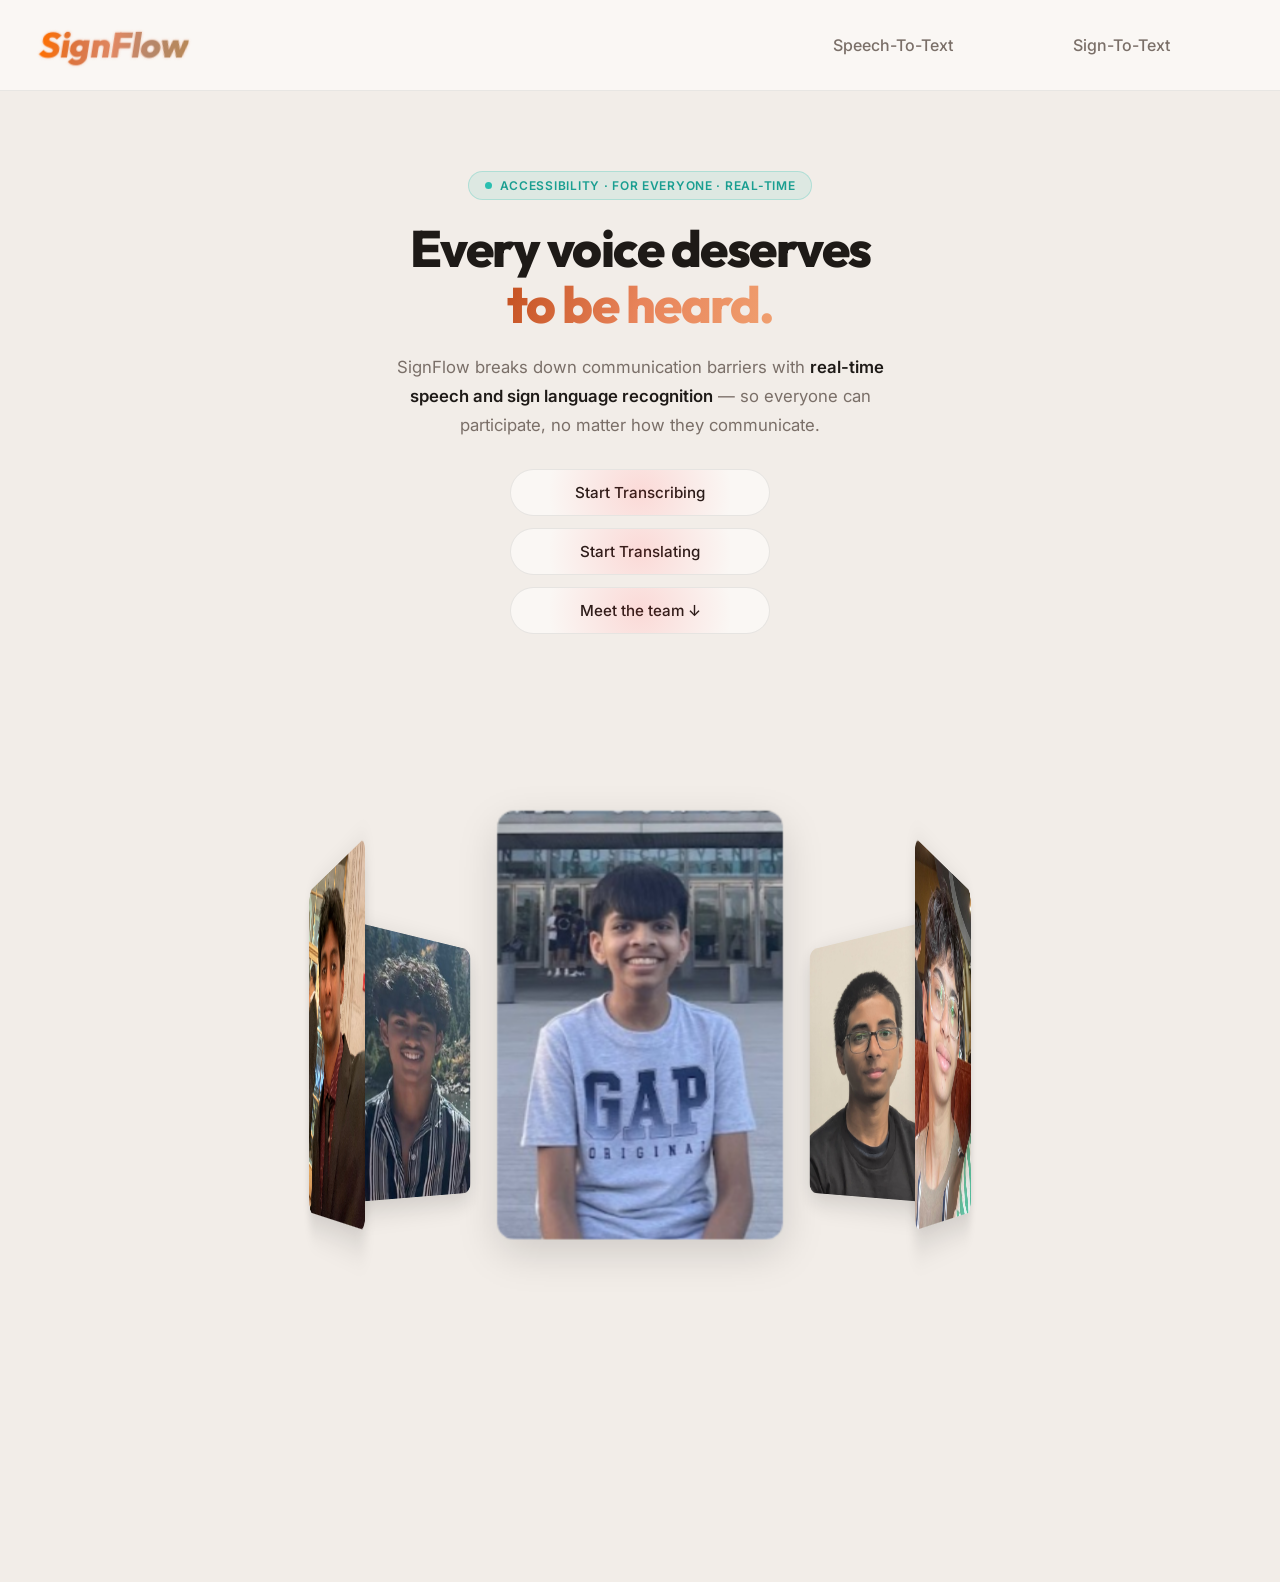
==== HTML/index.html @ df2e01a7 "Update - Added everyone's image and bio - Made Sign to Text work(currently not doing so great but it" ====
<!DOCTYPE html>
<html lang="en">
<head>
    <link href="https://fonts.googleapis.com/css2?family=Outfit:wght@400;600;700;800&family=Inter:wght@400;500;600&family=JetBrains+Mono:wght@400;500&display=swap" rel="stylesheet">
    <meta charset="UTF-8">
    <meta name="viewport" content="width=device-width, initial-scale=1.0">
    <title>SignFlow</title>
    <link rel="stylesheet" href="/CSS/styles-home.css">
    <script src="/JS/index.js" defer></script>
</head>
<body>
    <header>
        <h1>
            <a href="/HTML/index.html" style="text-decoration: none;">SignFlow</a>
        </h1>
        <div class="navbar_toggle" id="mobile-menu">
            <span class="bar"></span>
            <span class="bar"></span>
            <span class="bar"></span>
        </div>
        <ul class="navbar_menu">
            <li class="navbar_item">
                <a href="/HTML/SpeechToText.html" style="text-decoration: none;" class="navbar_links">
                    Speech-To-Text
                </a>
            </li>
            <li class="navbar_item">
                <a href="/HTML/SignToText.html" style="text-decoration: none;" class="navbar_links">
                    Sign-To-Text
                </a>
            </li>
        </ul>
    </header>

    <section class="section">
        <div class="badge">
            <span class="badge-dot"></span>
            Accessibility · For Everyone · Real-time
        </div>
        <h2 class="h2">
            Every voice deserves<br>
            <span class="gradient">to be heard.</span>
        </h2>
        <p class="sub">
            SignFlow breaks down communication barriers with 
            <strong>real-time speech and sign language recognition</strong> 
            — so everyone can participate, no matter how they communicate.
        </p>
        <div class="btns">
            <a href="/HTML/SpeechToText.html" class="button-neon">Start Transcribing</a>
            <a href="/HTML/SignToText.html" class="button-neon">Start Translating</a>
            <a href="#team" class="button-neon">Meet the team ↓</a>
        </div>
    </section>
    <div id="team"></div>

    <div class="banner">
        <div class="slider" style="--quantity: 6">
          <div class="item" style="--position: 1" data-title="Aadhav Meganathan" data-desc="Hey, I'm Aadhav Meganathan, and I am a sophomore in high school. I enjoy building clean, scalable computer science solutions as a student developer, from websites and games to efficient, well-structured systems. Studying computer science and solving real world challenges are two things that interest me. I'm always looking for new ways to improve my skills and turn ideas into workable, practical solutions."><img src="/images/Aadhav.jpg" alt=""></div>
          <div class="item" style="--position: 2" data-title="Aryan Vaidya" data-desc="My name is Aryan Vaidya, and I am a current 10th grade student at Rock Ridge High School and the Academies of Loudoun. Over the past couple years, I have developed a strong passion for robotics, 3D CAD modeling, and autonomous systems, and I enjoy designing and developing innovative solutions to real-world problems. Outside of academics, I like to have fun by playing volleyball, going for a swim, playing basketball with my friends, and playing the clarinet."><img src="/images/Aryan.jpeg" alt=""></div>
          <div class="item" style="--position: 3" data-title="Revanth Kathuroju" data-desc="Hey, I'm Revanth Kathuroju! I'm a dedicated and passionate coder who is all about AI and Machine Learning. Just something about the intricate details of model structures excites me, and that drive pushes me to create projects of the future."><img src="/images/Revanth.jpeg" alt=""></div>
          <div class="item" style="--position: 4" data-title="Rohan Vaidya" data-desc="Hi! My name is Rohan Vaidya, a sophomore in high school, and I was one of the coders for the development of this software/web app as well as a brainstormer for our idea. My main contributions included debugging, being able to access device webcam & mic feeds, and brainstorming with my peers on this idea. This includes color schemes, layout of the site, etc."><img src="/images/Rohan.jpg" alt=""></div>
          <div class="item" style="--position: 5" data-title="Shashank Kesineni" data-desc="Hi, I'm Shashank Kesineni, and I am a sophomore in high school. I'm a student developer with a strong interest in using modern technologies to produce innovative, useful applications. To solve significant problems and improve user experiences, I like to leverage software development and artificial intelligence (AI) skills. Through projects like these, I hope to keep honing my skills and providing important solutions."><img src="/images/Shashank.jpg" alt=""></div>
          <div class="item" style="--position: 6" data-title="Vivaan Davuluri" data-desc="My name is Vivaan Davuluri, a sophomore at Rock Ridge High School in Ashburn, Virginia, with a focused interest in machine learning, game development in Unity and Unreal Engine 5, and 3D animation in Blender. Outside of these pursuits, I am employed at Bricks and Minifigs, operate an independent LEGO resale business on Whatnot and eBay, and compete in the AAU basketball league."><img src="/images/Vivaan.jpeg" alt=""></div>
        </div>
        <button class="resume-btn" id="resume-btn">▶ Resume</button>
        <div class="card-info" id="card-info">
            <h2 class="card-title" id="card-title"></h2>
            <p class="card-desc" id="card-desc"></p>
        </div>
    </div>
</body>
</html>
---- CSS/styles-home.css ----
@import url('https://fonts.googleapis.com/css2?family=Outfit:wght@400;600;700;800&family=Inter:wght@400;500;600&family=JetBrains+Mono:wght@400;500&display=swap');

html {
  scroll-behavior: smooth;
}

::selection {
  background: #E8845A;
  color: #FAF7F4;
}

h1 {
  margin: 0;
  padding: 0;
  margin-left: 40px;
  font-size: 2.2rem;
  font-weight: 800;
  font-style: normal;
  font-family: 'Outfit', sans-serif;
  letter-spacing: -0.5px;
  z-index: 999;

  background: linear-gradient(90deg, #ff6f00, #db7542, #e08862, #b6876a, #b88858);
  filter: drop-shadow(0 0 1.5px rgba(232, 132, 90, 0.4));
  background-clip: text;
  -webkit-background-clip: text;
  -webkit-text-fill-color: transparent;
  color: transparent;

  opacity: 0;
  transform: translateX(200px);
  animation: springIn 0.9s ease forwards;
  display: inline-block;
}

@keyframes springIn {
  0%   { opacity: 0; transform: translateX(200px) skewX(-15deg); }
  70%  { opacity: 1; transform: translateX(-20px) skewX(5deg); }
  100% { opacity: 1; transform: translateX(0) skewX(-9deg); }
}

body {
  background: #F2EDE8;
  overflow-x: hidden;
  margin: 0;
  padding: 0;
  animation: fadeIn 0.5s ease forwards;
  font-family: 'Inter', sans-serif;
}

@keyframes fadeIn {
  from { opacity: 0; }
  to   { opacity: 1; }
}

header {
  overflow: hidden;
  background: #FAF7F4;
  height: 90px;
  display: flex;
  align-items: center;
  justify-content: space-between;
  padding: 0 50px 0 0;
  border-bottom: 1px solid rgba(0,0,0,0.07);
}

.navbar_menu {
  display: flex;
  align-items: center;
  list-style: none;
  text-align: center;
  margin: 0;
  padding: 0;
}

.navbar_item {
  height: 80px;
}

.navbar_links {
  color: #7A6F68;
  display: flex;
  align-items: center;
  justify-content: center;
  padding: 0 60px;
  height: 100%;
  font-size: 1rem;
  font-family: 'Inter', sans-serif;
  font-weight: 500;
  position: relative;
}

.navbar_links::after {
  content: '';
  position: absolute;
  bottom: 20px;
  left: 11.5%;
  right: 10%;
  transform: scaleX(0);
  transform-origin: center;

  height: 2px;
  background: #E8845A;
  transition: transform 0.3s ease;
}

.navbar_links:hover::after {
  transform: scaleX(1);
}

.navbar_links:hover {
  color: #C45020;
  transition: all 0.3s ease;
}

.bar {
  display: block;
  width: 25px;
  height: 3px;
  margin: 5px auto;
  background: #7A6F68;
  transition: all 0.3s ease;
}

.navbar_toggle {
  display: none;
  cursor: pointer;
}

.section {
  max-width: 680px;
  margin: 0 auto;
  padding: 5rem 2rem 3rem;
  text-align: center;
  display: flex;
  flex-direction: column;
  align-items: center;
  gap: 1.25rem;
}

.badge {
  display: inline-flex;
  align-items: center;
  gap: 8px;
  background: rgba(42, 191, 176, 0.1);
  border: 1px solid rgba(42, 191, 176, 0.25);
  border-radius: 20px;
  padding: 6px 16px;
  font-size: 12px;
  color: #1A9E91;
  font-weight: 600;
  letter-spacing: 0.06em;
  text-transform: uppercase;
  font-family: 'Inter', sans-serif;
}

.badge-dot {
  width: 7px;
  height: 7px;
  border-radius: 50%;
  background: #2ABFB0;
  flex-shrink: 0;
}

.h2 {
  font-family: 'Outfit', sans-serif;
  font-weight: 800;
  font-size: 3.2rem;
  line-height: 1.1;
  letter-spacing: -1.5px;
  color: #1E1A17;
  margin: 0;
  background: none;
  -webkit-text-fill-color: #1E1A17;
  opacity: 1;
  transform: none;
  animation: none;
}

.h2::after {
  display: none;
}

.gradient {
  background: linear-gradient(110deg, #C45020, #E8845A, #F0A070);
  -webkit-background-clip: text;
  -webkit-text-fill-color: transparent;
  background-clip: text;
}

.sub {
  font-family: 'Inter', sans-serif;
  font-size: 1.05rem;
  color: #7A6F68;
  line-height: 1.75;
  margin: 0;
  max-width: 520px;
}

.sub strong {
  color: #1E1A17;
  font-weight: 600;
}

.btns {
  display: flex;
  flex-direction: column;
  align-items: center;
  gap: 12px;
  width: 100%;
  margin-top: 0.5rem;
}

.btns .button-neon {
  all: unset;
  width: 260px;
  padding: 13px 28px;
  background: #FAF7F4;
  color: #1E1A17;
  border-radius: 100px;
  position: relative;
  cursor: pointer;
  font-family: 'Inter', sans-serif;
  font-size: 0.95rem;
  font-weight: 500;
  display: flex;
  justify-content: center;
  align-items: center;
  z-index: 1;
  overflow: hidden;
  transition: transform 0.2s ease, box-shadow 0.2s ease;
  border: 1px solid rgba(0,0,0,0.08);
  text-decoration: none;
  box-sizing: border-box;
}

.btns .button-neon > span { z-index: 2; }

@property --hue {
  syntax: "<number>";
  initial-value: 0;
  inherits: false;
}

.btns .button-neon::before {
  content: '';
  position: absolute;
  inset: 0;
  border-radius: inherit;
  z-index: 0;
  animation: pulseGlow var(--pulse-speed, 2.5s) ease-in-out infinite;
  background: radial-gradient(
    circle at 50% 50%,
    hsl(var(--hue) 100% 60% / 0.15),
    transparent 70%
  );
}

.btns .button-neon::after {
  content: '';
  position: absolute;
  top: 0;
  left: -120%;
  width: 60%;
  height: 100%;
  background: linear-gradient(
    120deg,
    transparent,
    hsl(var(--hue) 100% 80% / 0.3),
    transparent
  );
  transform: skewX(-25deg);
  z-index: 1;
}

.btns .button-neon:hover::after { animation: slideShine 0.8s forwards; }

.btns .button-neon:hover {
  transform: scale(1.04);
  box-shadow: 0 0 25px hsl(var(--hue) 100% 60% / 0.35);
}

.banner {
  width: 100%;
  height: 100vh;
  text-align: center;
  position: relative;
  z-index: 1100;
  perspective: 1000px;
}

.banner .slider {
  position: absolute;
  width: 200px;
  height: 250px;
  top: 25%;
  left: 50%;
  margin-left: -100px;
  transform-style: preserve-3d;
  animation: autoRun 20s linear infinite;
  will-change: transform;
  cursor: pointer;
}

.banner .slider.snapping {
  transition: transform 0.8s cubic-bezier(0.23, 1, 0.32, 1);
}

@keyframes autoRun {
  from { transform: rotateX(9deg) rotateY(0deg); }
  to   { transform: rotateX(9deg) rotateY(360deg); }
}

.banner .slider .item {
  position: absolute;
  width: 200px;
  height: 250px;
  top: 0;
  left: 0;
  transform-origin: center;
  transform:
    rotateY(calc((var(--position) - 1) * 60deg))
    translateZ(300px);
}

.banner .slider .item img {
  width: 100%;
  height: 120%;
  object-fit: cover;
  border-radius: 12px;
  box-shadow: 0 10px 30px rgba(0, 0, 0, 0.15);
}

.resume-btn {
  position: absolute;
  bottom: 20.5%;
  left: 50%;
  transform: translateX(-50%);
  background: transparent;
  border: 1px solid #E8845A;
  color: #C45020;
  padding: 10px 24px;
  font-size: 1rem;
  font-family: 'Inter', sans-serif;
  cursor: pointer;
  border-radius: 4px;
  opacity: 0;
  transition: opacity 0.3s ease;
  z-index: 10;
  white-space: nowrap;
}

.resume-btn.visible { opacity: 1; }
.resume-btn:hover {
  background: #E8845A;
  color: #FAF7F4;
  transition: all 0.3s ease;
}

.card-info {
  max-height: 150px;
  position: absolute;
  top: 82%;
  left: 50%;
  transform: translateX(-50%);
  text-align: center;
  opacity: 0;
  transition: opacity 0.4s ease;
  z-index: 10;
  width: 580px;
  max-width: 90vw;
  padding-bottom: 80px;
}

.card-info.visible { opacity: 1; }

.card-title {
  color: #C45020;
  font-size: 1.2rem;
  margin: 0 0 6px;
  font-family: 'Outfit', sans-serif;
  font-weight: 700;
  background: none;
  -webkit-text-fill-color: #C45020;
  opacity: 1;
  transform: none;
  animation: none;
}

.card-title::after { display: none; }

.card-desc {
  color: #7A6F68;
  font-size: 0.9rem;
  margin: 0;
  font-family: 'Inter', sans-serif;
  font-weight: 400;
  line-height: 1.5;
}

h2 {
  font-family: 'Outfit', sans-serif;
  font-size: 2rem;
  font-weight: 700;
  letter-spacing: -0.3px;
  margin: 20px 0;
  position: relative;
  display: inline-block;

  background: linear-gradient(90deg, #C45020, #E8845A, #2ABFB0, #1A9E91);
  background-size: 200% 100%;
  background-clip: text;
  -webkit-background-clip: text;
  -webkit-text-fill-color: transparent;

  opacity: 0;
  transform: translateY(8px);
  animation: fadeIn 0.6s ease forwards, gradientShift 6s ease-in-out infinite;
}

h2::after {
  content: '';
  position: absolute;
  left: 0;
  bottom: -6px;
  width: 100%;
  height: 2px;
  background: linear-gradient(90deg, transparent, rgba(196,80,32,0.3), transparent);
  border-radius: 2px;
  filter: blur(0.5px);
}

@keyframes gradientShift {
  0%   { background-position: 0% 50%; }
  50%  { background-position: 100% 50%; }
  100% { background-position: 0% 50%; }
}

@keyframes fadeIn {
  to { opacity: 1; transform: translateY(0); }
}

@keyframes pulseGlow {
  0%   { transform: scale(0.95); opacity: 0.4; filter: blur(5px); }
  50%  { transform: scale(1.1);  opacity: 0.9; filter: blur(9px); }
  100% { transform: scale(0.95); opacity: 0.4; filter: blur(5px); }
}

@keyframes slideShine {
  from { left: -120%; }
  to   { left: 130%; }
}

@media (max-width: 768px) {
  .navbar_toggle { display: block; }

  .navbar_menu {
    display: grid;
    grid-template-columns: auto;
    margin: 0;
    width: 100%;
    position: absolute;
    top: -1000px;
    opacity: 0;
    transition: all 0.5s ease;
    height: 75vh;
    z-index: -1;
  }

  .navbar_menu.active {
    background: #F2EDE8;
    top: 90px;
    opacity: 1;
    transition: all 0.5s ease;
    z-index: 1200;
    height: 32vh;
    font-size: 1.2rem;
  }

  .navbar_item {
    height: auto;
    width: 100%;
    text-align: center;
    padding: 10px 0;
  }

  .navbar_toggle .bar {
    width: 25px;
    height: 3px;
    margin: 5px auto;
    transition: all 0.3s ease-in-out;
    background: #1E1A17;
  }

  .navbar_toggle.active .bar:nth-child(1) { transform: translateY(8px) rotate(45deg); }
  .navbar_toggle.active .bar:nth-child(2) { opacity: 0; }
  .navbar_toggle.active .bar:nth-child(3) { transform: translateY(-8px) rotate(-45deg); }

  .navbar_links {
    text-align: center;
    padding: 2rem;
    width: 75%;
    left: 5%;
    display: table;
  }

  #mobile-menu {
    position: absolute;
    top: 2%;
    right: 5%;
    transform: translate(5%, 20%);
  }

  .navbar_links::after {
    left: 12px;
  }

  .navbar_links:hover::after { width: 90%; }

  .section {
    padding: 3rem 1.5rem 2rem;
  }

  .h2 {
    font-size: 2.2rem;
    letter-spacing: -0.8px;
  }

  .btns .button-neon {
    width: 100%;
    max-width: 320px;
  }

  .banner .slider .item {
    position: absolute;
    width: 200px;
    height: 250px;
    top: 0;
    left: 0;
    transform-origin: center;
    transform:
      rotateY(calc((var(--position) - 1) * 60deg))
      translateZ(220px);
  }
}
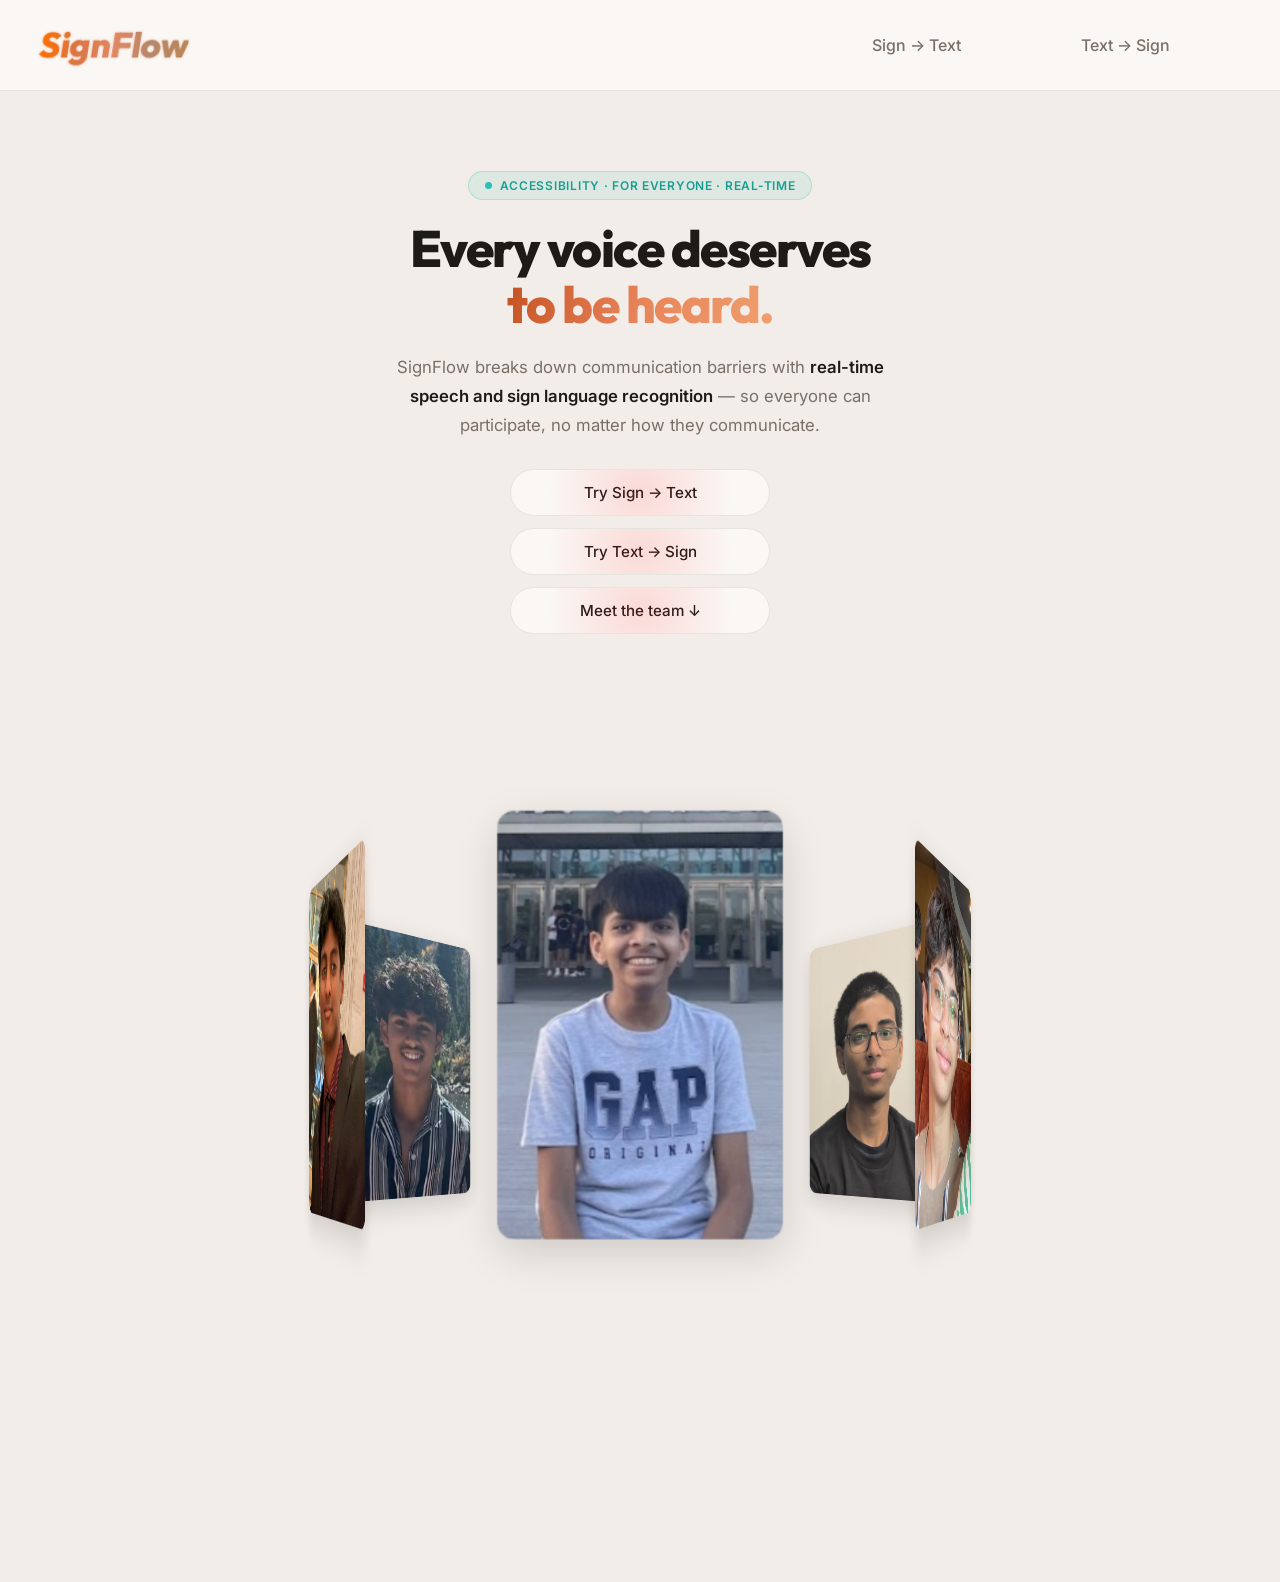
==== commit dee59136: "Push-Viv" ====
--- a/HTML/index.html
+++ b/HTML/index.html
@@ -20,13 +20,13 @@
         </div>
         <ul class="navbar_menu">
             <li class="navbar_item">
-                <a href="/HTML/SpeechToText.html" style="text-decoration: none;" class="navbar_links">
-                    Speech-To-Text
+                <a href="/HTML/SignToText.html" style="text-decoration: none;" class="navbar_links">
+                    Sign → Text
                 </a>
             </li>
             <li class="navbar_item">
-                <a href="/HTML/SignToText.html" style="text-decoration: none;" class="navbar_links">
-                    Sign-To-Text
+                <a href="/HTML/TextToSign.html" style="text-decoration: none;" class="navbar_links">
+                    Text → Sign
                 </a>
             </li>
         </ul>
@@ -47,8 +47,8 @@
             — so everyone can participate, no matter how they communicate.
         </p>
         <div class="btns">
-            <a href="/HTML/SpeechToText.html" class="button-neon">Start Transcribing</a>
-            <a href="/HTML/SignToText.html" class="button-neon">Start Translating</a>
+            <a href="/HTML/SignToText.html" class="button-neon">Try Sign → Text</a>
+            <a href="/HTML/TextToSign.html" class="button-neon">Try Text → Sign</a>
             <a href="#team" class="button-neon">Meet the team ↓</a>
         </div>
     </section>
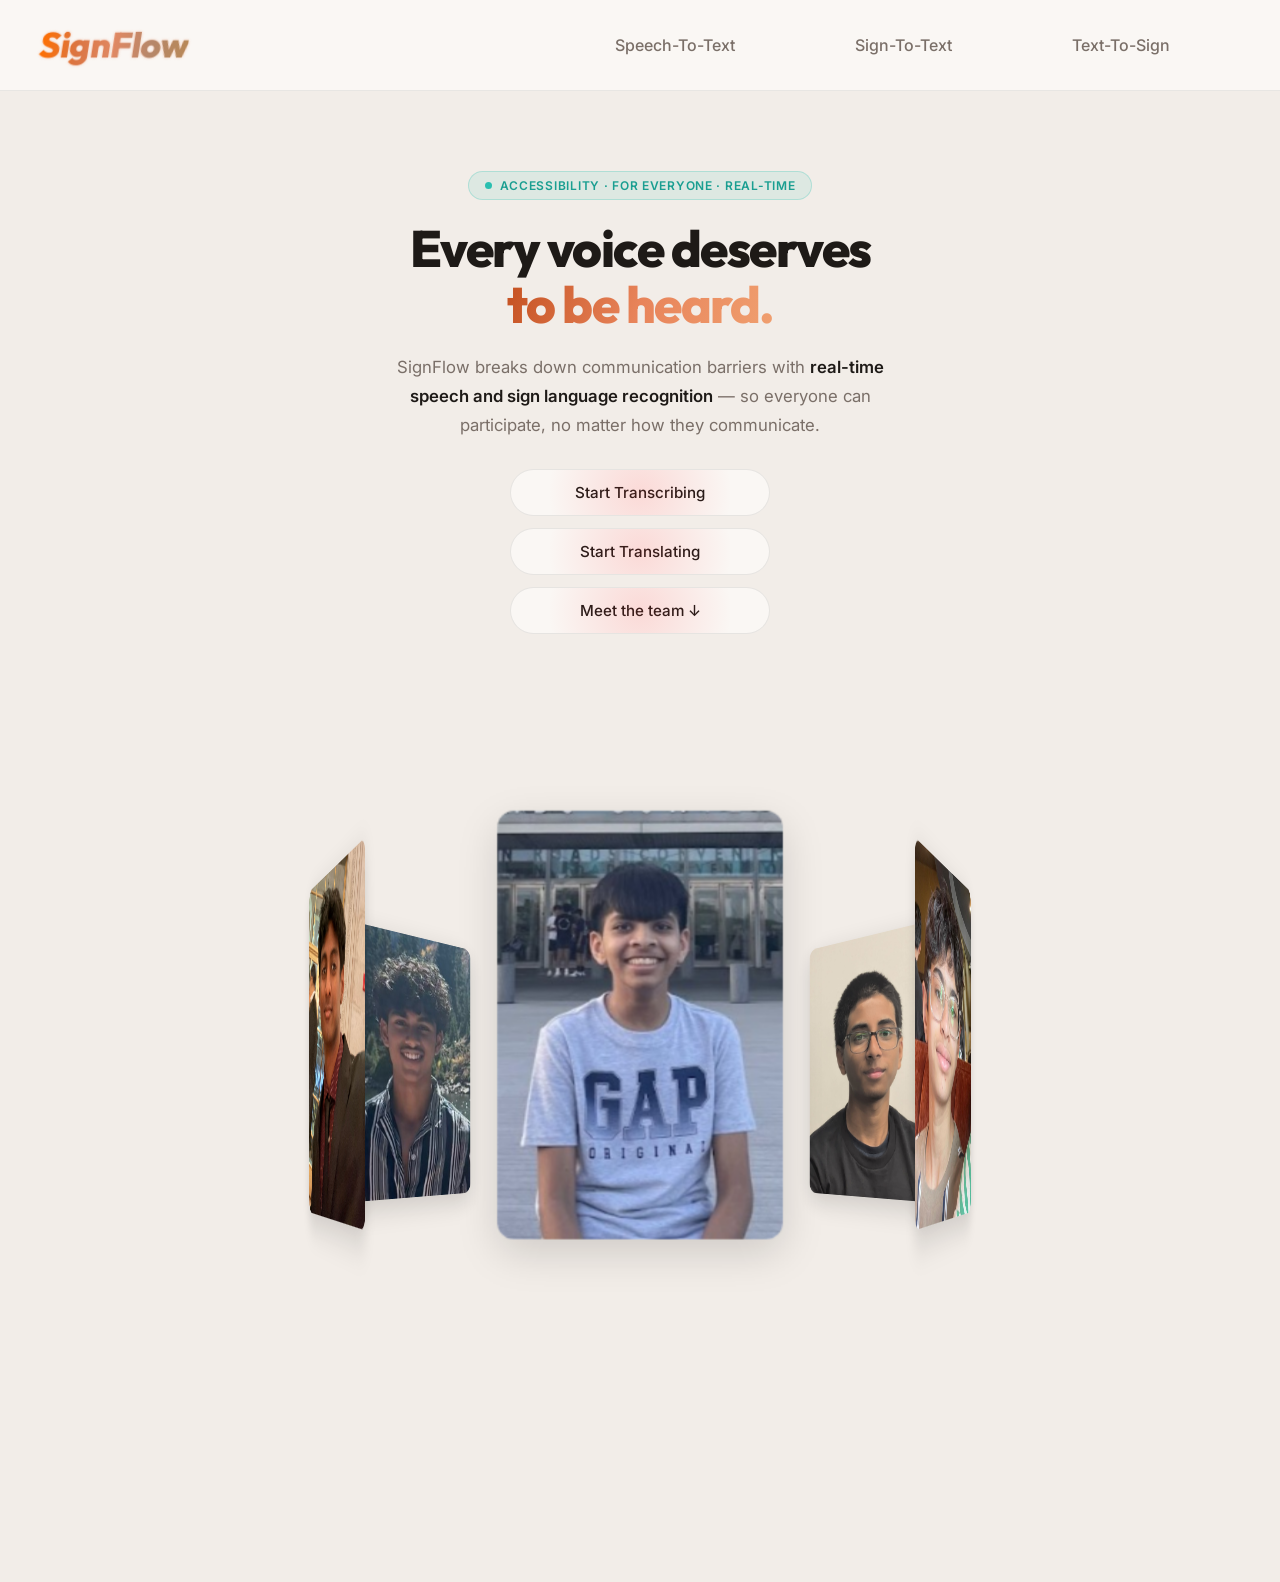
==== commit e94f5a19: "Fully Working Website/Product We need to still implement the hands.glb which is the hand model to th" ====
--- a/HTML/index.html
+++ b/HTML/index.html
@@ -20,14 +20,17 @@
         </div>
         <ul class="navbar_menu">
             <li class="navbar_item">
-                <a href="/HTML/SignToText.html" style="text-decoration: none;" class="navbar_links">
-                    Sign → Text
+                <a href="/HTML/SpeechToText.html" style="text-decoration: none;" class="navbar_links">
+                    Speech-To-Text
                 </a>
             </li>
             <li class="navbar_item">
-                <a href="/HTML/TextToSign.html" style="text-decoration: none;" class="navbar_links">
-                    Text → Sign
+                <a href="/HTML/SignToText.html" style="text-decoration: none;" class="navbar_links">
+                    Sign-To-Text
                 </a>
+            </li>
+            <li class="navbar_item">
+                <a href="/HTML/TextToSign.html" style="text-decoration: none;" class="navbar_links">Text-To-Sign</a>
             </li>
         </ul>
     </header>
@@ -47,8 +50,8 @@
             — so everyone can participate, no matter how they communicate.
         </p>
         <div class="btns">
-            <a href="/HTML/SignToText.html" class="button-neon">Try Sign → Text</a>
-            <a href="/HTML/TextToSign.html" class="button-neon">Try Text → Sign</a>
+            <a href="/HTML/SpeechToText.html" class="button-neon">Start Transcribing</a>
+            <a href="/HTML/SignToText.html" class="button-neon">Start Translating</a>
             <a href="#team" class="button-neon">Meet the team ↓</a>
         </div>
     </section>
--- a/CSS/styles-home.css
+++ b/CSS/styles-home.css
@@ -473,7 +473,7 @@
     opacity: 1;
     transition: all 0.5s ease;
     z-index: 1200;
-    height: 32vh;
+    height: 35.65vh;
     font-size: 1.2rem;
   }
 
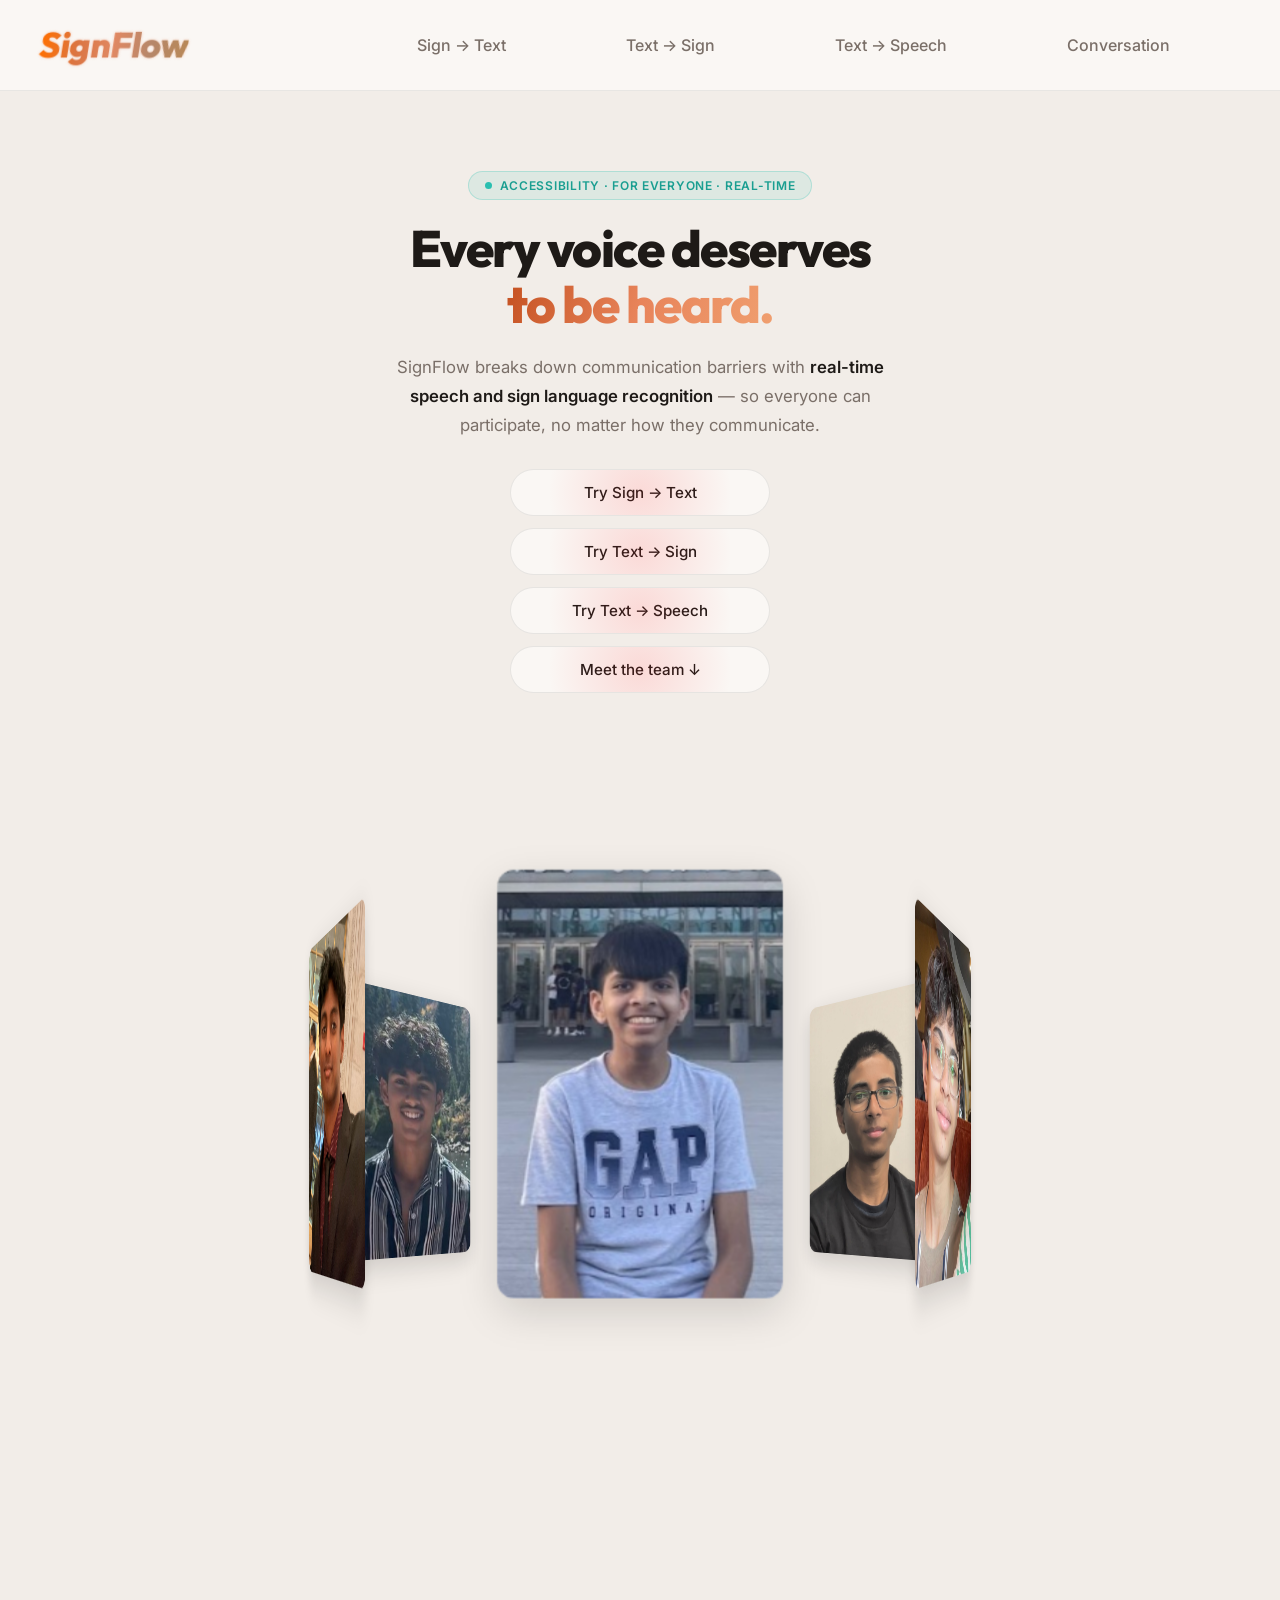
==== commit 5f728ac1: "Push with 3d model" ====
--- a/HTML/index.html
+++ b/HTML/index.html
@@ -20,17 +20,24 @@
         </div>
         <ul class="navbar_menu">
             <li class="navbar_item">
-                <a href="/HTML/SpeechToText.html" style="text-decoration: none;" class="navbar_links">
-                    Speech-To-Text
+                <a href="/HTML/SignToText.html" style="text-decoration: none;" class="navbar_links">
+                    Sign → Text
                 </a>
             </li>
             <li class="navbar_item">
-                <a href="/HTML/SignToText.html" style="text-decoration: none;" class="navbar_links">
-                    Sign-To-Text
+                <a href="/HTML/TextToSign.html" style="text-decoration: none;" class="navbar_links">
+                    Text → Sign
                 </a>
             </li>
             <li class="navbar_item">
-                <a href="/HTML/TextToSign.html" style="text-decoration: none;" class="navbar_links">Text-To-Sign</a>
+                <a href="/HTML/TextToSpeech.html" style="text-decoration: none;" class="navbar_links">
+                    Text → Speech
+                </a>
+            </li>
+            <li class="navbar_item">
+                <a href="/HTML/Conversation.html" style="text-decoration: none;" class="navbar_links">
+                    Conversation
+                </a>
             </li>
         </ul>
     </header>
@@ -50,8 +57,9 @@
             — so everyone can participate, no matter how they communicate.
         </p>
         <div class="btns">
-            <a href="/HTML/SpeechToText.html" class="button-neon">Start Transcribing</a>
-            <a href="/HTML/SignToText.html" class="button-neon">Start Translating</a>
+            <a href="/HTML/SignToText.html" class="button-neon">Try Sign → Text</a>
+            <a href="/HTML/TextToSign.html" class="button-neon">Try Text → Sign</a>
+            <a href="/HTML/TextToSpeech.html" class="button-neon">Try Text → Speech</a>
             <a href="#team" class="button-neon">Meet the team ↓</a>
         </div>
     </section>
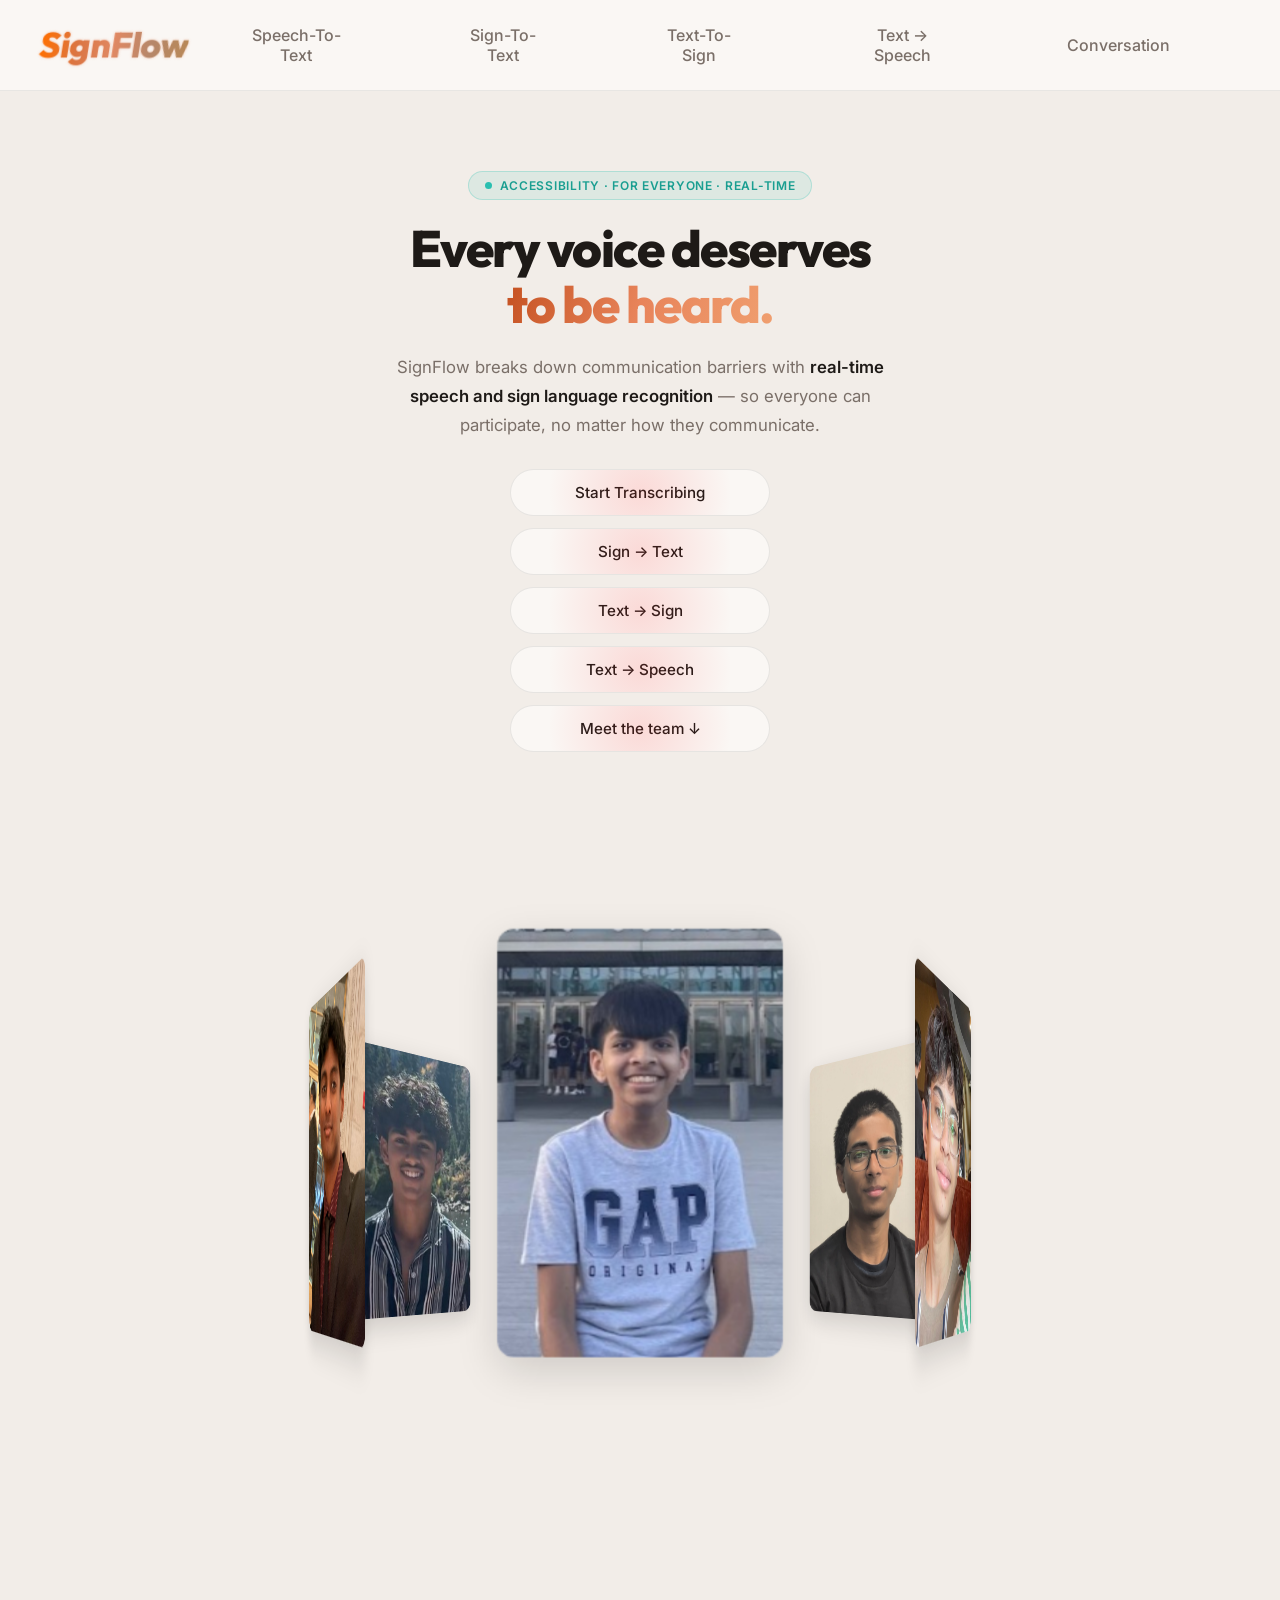
==== commit b0a3530a: "Merge branch 'main' into 3d-model-version" ====
--- a/HTML/index.html
+++ b/HTML/index.html
@@ -20,13 +20,18 @@
         </div>
         <ul class="navbar_menu">
             <li class="navbar_item">
+                <a href="/HTML/SpeechToText.html" style="text-decoration: none;" class="navbar_links">
+                    Speech-To-Text
+                </a>
+            </li>
+            <li class="navbar_item">
                 <a href="/HTML/SignToText.html" style="text-decoration: none;" class="navbar_links">
-                    Sign → Text
+                    Sign-To-Text
                 </a>
             </li>
             <li class="navbar_item">
                 <a href="/HTML/TextToSign.html" style="text-decoration: none;" class="navbar_links">
-                    Text → Sign
+                    Text-To-Sign
                 </a>
             </li>
             <li class="navbar_item">
@@ -57,9 +62,10 @@
             — so everyone can participate, no matter how they communicate.
         </p>
         <div class="btns">
-            <a href="/HTML/SignToText.html" class="button-neon">Try Sign → Text</a>
-            <a href="/HTML/TextToSign.html" class="button-neon">Try Text → Sign</a>
-            <a href="/HTML/TextToSpeech.html" class="button-neon">Try Text → Speech</a>
+            <a href="/HTML/SpeechToText.html" class="button-neon">Start Transcribing</a>
+            <a href="/HTML/SignToText.html" class="button-neon">Sign → Text</a>
+            <a href="/HTML/TextToSign.html" class="button-neon">Text → Sign</a>
+            <a href="/HTML/TextToSpeech.html" class="button-neon">Text → Speech</a>
             <a href="#team" class="button-neon">Meet the team ↓</a>
         </div>
     </section>
@@ -67,7 +73,7 @@
 
     <div class="banner">
         <div class="slider" style="--quantity: 6">
-          <div class="item" style="--position: 1" data-title="Aadhav Meganathan" data-desc="Hey, I'm Aadhav Meganathan, and I am a sophomore in high school. I enjoy building clean, scalable computer science solutions as a student developer, from websites and games to efficient, well-structured systems. Studying computer science and solving real world challenges are two things that interest me. I'm always looking for new ways to improve my skills and turn ideas into workable, practical solutions."><img src="/images/Aadhav.jpg" alt=""></div>
+          <div class="item" style="--position: 1" data-title="Aadhav Meganathan" data-desc="Hey, I'm Aadhav Meganathan, and I am a sophomore in high school. I enjoy building clean, scalable computer science solutions as a student developer, from websites and games to efficient, well-structured systems. Studying computer science and solving real world challenges are two things that interest me. I'm always looking for new ways to improve my skills and turn ideas into workable, practical solutions."><img src="/images/Aadhav.jpg" alt=""></div>
           <div class="item" style="--position: 2" data-title="Aryan Vaidya" data-desc="My name is Aryan Vaidya, and I am a current 10th grade student at Rock Ridge High School and the Academies of Loudoun. Over the past couple years, I have developed a strong passion for robotics, 3D CAD modeling, and autonomous systems, and I enjoy designing and developing innovative solutions to real-world problems. Outside of academics, I like to have fun by playing volleyball, going for a swim, playing basketball with my friends, and playing the clarinet."><img src="/images/Aryan.jpeg" alt=""></div>
           <div class="item" style="--position: 3" data-title="Revanth Kathuroju" data-desc="Hey, I'm Revanth Kathuroju! I'm a dedicated and passionate coder who is all about AI and Machine Learning. Just something about the intricate details of model structures excites me, and that drive pushes me to create projects of the future."><img src="/images/Revanth.jpeg" alt=""></div>
           <div class="item" style="--position: 4" data-title="Rohan Vaidya" data-desc="Hi! My name is Rohan Vaidya, a sophomore in high school, and I was one of the coders for the development of this software/web app as well as a brainstormer for our idea. My main contributions included debugging, being able to access device webcam & mic feeds, and brainstorming with my peers on this idea. This includes color schemes, layout of the site, etc."><img src="/images/Rohan.jpg" alt=""></div>
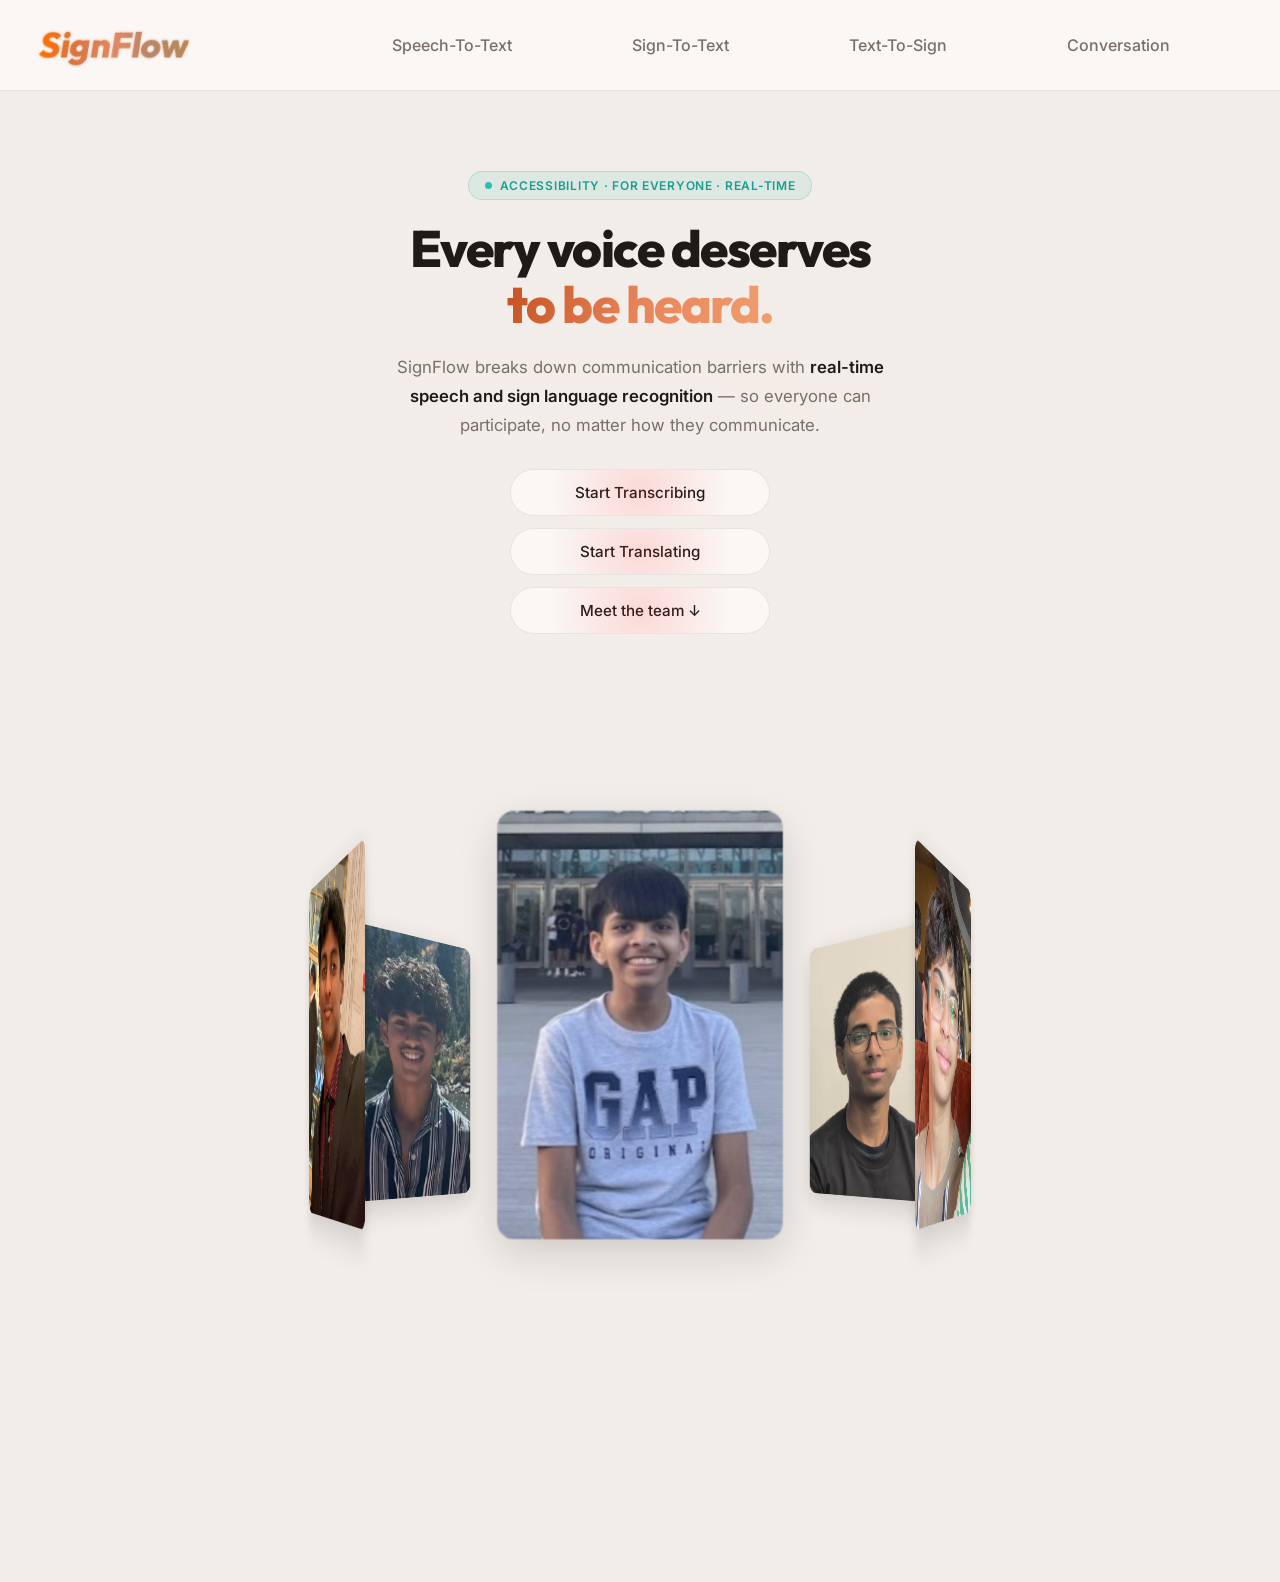
==== commit bcdd7f3e: "Final FIx and Setup" ====
--- a/HTML/index.html
+++ b/HTML/index.html
@@ -20,29 +20,16 @@
         </div>
         <ul class="navbar_menu">
             <li class="navbar_item">
-                <a href="/HTML/SpeechToText.html" style="text-decoration: none;" class="navbar_links">
-                    Speech-To-Text
-                </a>
+                <a href="/HTML/SpeechToText.html" style="text-decoration: none;" class="navbar_links">Speech-To-Text</a>
             </li>
             <li class="navbar_item">
-                <a href="/HTML/SignToText.html" style="text-decoration: none;" class="navbar_links">
-                    Sign-To-Text
-                </a>
+                <a href="/HTML/SignToText.html" style="text-decoration: none;" class="navbar_links">Sign-To-Text</a>
             </li>
             <li class="navbar_item">
-                <a href="/HTML/TextToSign.html" style="text-decoration: none;" class="navbar_links">
-                    Text-To-Sign
-                </a>
+                <a href="/HTML/TextToSign.html" style="text-decoration: none;" class="navbar_links">Text-To-Sign</a>
             </li>
             <li class="navbar_item">
-                <a href="/HTML/TextToSpeech.html" style="text-decoration: none;" class="navbar_links">
-                    Text → Speech
-                </a>
-            </li>
-            <li class="navbar_item">
-                <a href="/HTML/Conversation.html" style="text-decoration: none;" class="navbar_links">
-                    Conversation
-                </a>
+                <a href="/HTML/Conversation.html" style="text-decoration: none;" class="navbar_links">Conversation</a>
             </li>
         </ul>
     </header>
@@ -63,9 +50,7 @@
         </p>
         <div class="btns">
             <a href="/HTML/SpeechToText.html" class="button-neon">Start Transcribing</a>
-            <a href="/HTML/SignToText.html" class="button-neon">Sign → Text</a>
-            <a href="/HTML/TextToSign.html" class="button-neon">Text → Sign</a>
-            <a href="/HTML/TextToSpeech.html" class="button-neon">Text → Speech</a>
+            <a href="/HTML/SignToText.html" class="button-neon">Start Translating</a>
             <a href="#team" class="button-neon">Meet the team ↓</a>
         </div>
     </section>
@@ -73,7 +58,7 @@
 
     <div class="banner">
         <div class="slider" style="--quantity: 6">
-          <div class="item" style="--position: 1" data-title="Aadhav Meganathan" data-desc="Hey, I'm Aadhav Meganathan, and I am a sophomore in high school. I enjoy building clean, scalable computer science solutions as a student developer, from websites and games to efficient, well-structured systems. Studying computer science and solving real world challenges are two things that interest me. I'm always looking for new ways to improve my skills and turn ideas into workable, practical solutions."><img src="/images/Aadhav.jpg" alt=""></div>
+          <div class="item" style="--position: 1" data-title="Aadhav Meganathan" data-desc="Hey, I'm Aadhav Meganathan, and I am a sophomore in high school. I enjoy building clean, scalable computer science solutions as a student developer, from websites and games to efficient, well-structured systems. Studying computer science and solving real world challenges are two things that interest me. I'm always looking for new ways to improve my skills and turn ideas into workable, practical solutions."><img src="/images/Aadhav.jpg" alt=""></div>
           <div class="item" style="--position: 2" data-title="Aryan Vaidya" data-desc="My name is Aryan Vaidya, and I am a current 10th grade student at Rock Ridge High School and the Academies of Loudoun. Over the past couple years, I have developed a strong passion for robotics, 3D CAD modeling, and autonomous systems, and I enjoy designing and developing innovative solutions to real-world problems. Outside of academics, I like to have fun by playing volleyball, going for a swim, playing basketball with my friends, and playing the clarinet."><img src="/images/Aryan.jpeg" alt=""></div>
           <div class="item" style="--position: 3" data-title="Revanth Kathuroju" data-desc="Hey, I'm Revanth Kathuroju! I'm a dedicated and passionate coder who is all about AI and Machine Learning. Just something about the intricate details of model structures excites me, and that drive pushes me to create projects of the future."><img src="/images/Revanth.jpeg" alt=""></div>
           <div class="item" style="--position: 4" data-title="Rohan Vaidya" data-desc="Hi! My name is Rohan Vaidya, a sophomore in high school, and I was one of the coders for the development of this software/web app as well as a brainstormer for our idea. My main contributions included debugging, being able to access device webcam & mic feeds, and brainstorming with my peers on this idea. This includes color schemes, layout of the site, etc."><img src="/images/Rohan.jpg" alt=""></div>
--- a/CSS/styles-home.css
+++ b/CSS/styles-home.css
@@ -473,7 +473,7 @@
     opacity: 1;
     transition: all 0.5s ease;
     z-index: 1200;
-    height: 35.65vh;
+    height: 45.65vh;
     font-size: 1.2rem;
   }
 
